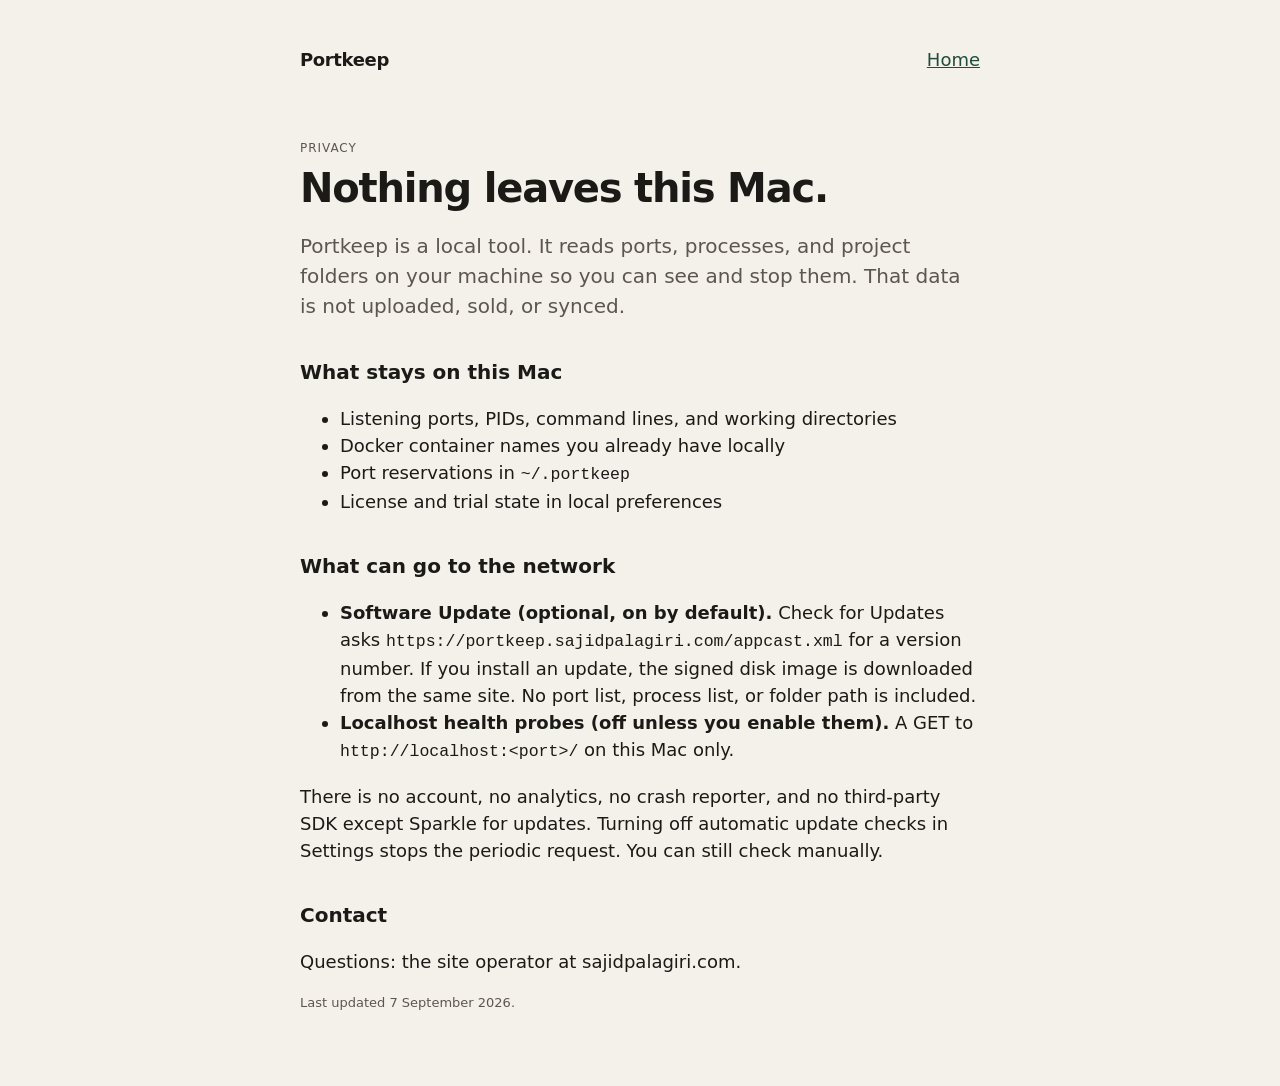
==== website/privacy.html @ ddbf9393 "Ship Portkeep: policy, audit, CLI/MCP, MDM, seats, and LAN remote. Renames the app from Portside, ad" ====
<!DOCTYPE html>
<html lang="en">
<head>
  <meta charset="utf-8">
  <meta name="viewport" content="width=device-width, initial-scale=1">
  <title>Privacy — Portkeep</title>
  <link rel="stylesheet" href="styles.css">
</head>
<body>
  <header>
    <p class="mark"><a href="index.html">Portkeep</a></p>
    <nav>
      <a href="index.html">Home</a>
    </nav>
  </header>

  <main>
    <section>
      <p class="eyebrow">Privacy</p>
      <h1>Nothing leaves this Mac.</h1>
      <p class="lede">
        Portkeep is a local tool. It reads ports, processes, and project folders
        on your machine so you can see and stop them. That data is not uploaded,
        sold, or synced.
      </p>

      <h2>What stays on this Mac</h2>
      <ul>
        <li>Listening ports, PIDs, command lines, and working directories</li>
        <li>Docker container names you already have locally</li>
        <li>Port reservations in <code>~/.portkeep</code></li>
        <li>License and trial state in local preferences</li>
      </ul>

      <h2>What can go to the network</h2>
      <ul>
        <li>
          <strong>Software Update (optional, on by default).</strong>
          Check for Updates asks
          <code>https://portkeep.sajidpalagiri.com/appcast.xml</code>
          for a version number. If you install an update, the signed disk image
          is downloaded from the same site. No port list, process list, or
          folder path is included.
        </li>
        <li>
          <strong>Localhost health probes (off unless you enable them).</strong>
          A GET to <code>http://localhost:&lt;port&gt;/</code> on this Mac only.
        </li>
      </ul>
      <p>
        There is no account, no analytics, no crash reporter, and no third-party SDK
        except Sparkle for updates. Turning off automatic update checks in Settings
        stops the periodic request. You can still check manually.
      </p>

      <h2>Contact</h2>
      <p>Questions: the site operator at sajidpalagiri.com.</p>
      <p class="fine">Last updated 7 September 2026.</p>
    </section>
  </main>
</body>
</html>
---- website/styles.css ----
:root {
  color-scheme: light dark;
  --bg: #f4f1ea;
  --ink: #1b1a17;
  --muted: #5c574e;
  --line: #d8d2c6;
  --accent: #1f4d3a;
}
@media (prefers-color-scheme: dark) {
  :root {
    --bg: #161513;
    --ink: #f3efe6;
    --muted: #b3aa9c;
    --line: #2d2a26;
    --accent: #8fbfa6;
  }
}
* { box-sizing: border-box; }
html, body { margin: 0; padding: 0; }
body {
  font: 18px/1.5 ui-sans-serif, system-ui, -apple-system, sans-serif;
  background: var(--bg);
  color: var(--ink);
  max-width: 720px;
  margin: 0 auto;
  padding: 28px 20px 64px;
}
header, footer {
  display: flex;
  justify-content: space-between;
  align-items: center;
  gap: 16px;
}
header { margin-bottom: 48px; }
footer {
  margin-top: 64px;
  padding-top: 20px;
  border-top: 1px solid var(--line);
  color: var(--muted);
  font-size: 14px;
}
nav { display: flex; gap: 16px; }
a { color: var(--accent); }
.mark { font-weight: 700; letter-spacing: -0.02em; }
.mark a { color: inherit; text-decoration: none; }
.eyebrow {
  text-transform: uppercase;
  letter-spacing: 0.08em;
  font-size: 12px;
  color: var(--muted);
  margin-bottom: 8px;
}
h1 { font-size: 40px; line-height: 1.15; letter-spacing: -0.03em; margin: 0 0 16px; }
h2 { font-size: 20px; margin: 36px 0 10px; }
.lede { font-size: 20px; color: var(--muted); }
.cta { display: flex; flex-direction: column; align-items: flex-start; gap: 8px; margin-top: 28px; }
.button {
  display: inline-block;
  background: var(--accent);
  color: #fff;
  text-decoration: none;
  padding: 10px 16px;
  border-radius: 10px;
  font-weight: 600;
}
.fine { font-size: 13px; color: var(--muted); }
.grid { list-style: none; padding: 0; display: grid; gap: 16px; }
.grid li {
  padding: 14px 16px;
  border: 1px solid var(--line);
  border-radius: 12px;
}
code { font-family: ui-monospace, SFMono-Regular, Menlo, monospace; font-size: 0.92em; }
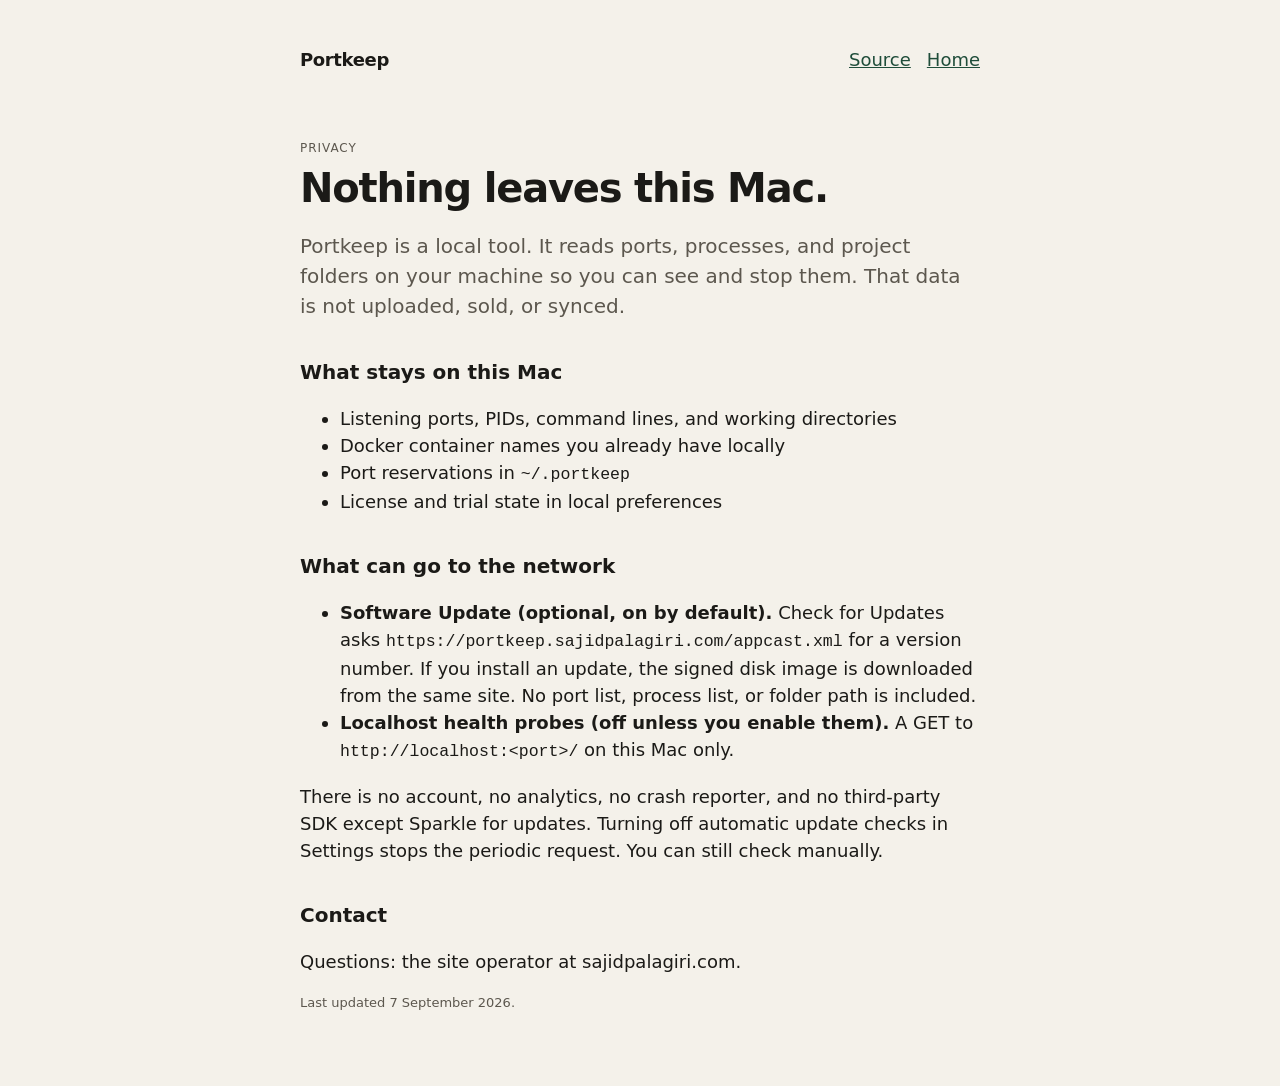
==== commit baff481a: "Open-source Portkeep under the MIT license. Add a public README and point the site at the GitHub rep" ====
--- a/website/privacy.html
+++ b/website/privacy.html
@@ -10,6 +10,7 @@
   <header>
     <p class="mark"><a href="index.html">Portkeep</a></p>
     <nav>
+      <a href="https://github.com/Slowper/Portkeep">Source</a>
       <a href="index.html">Home</a>
     </nav>
   </header>
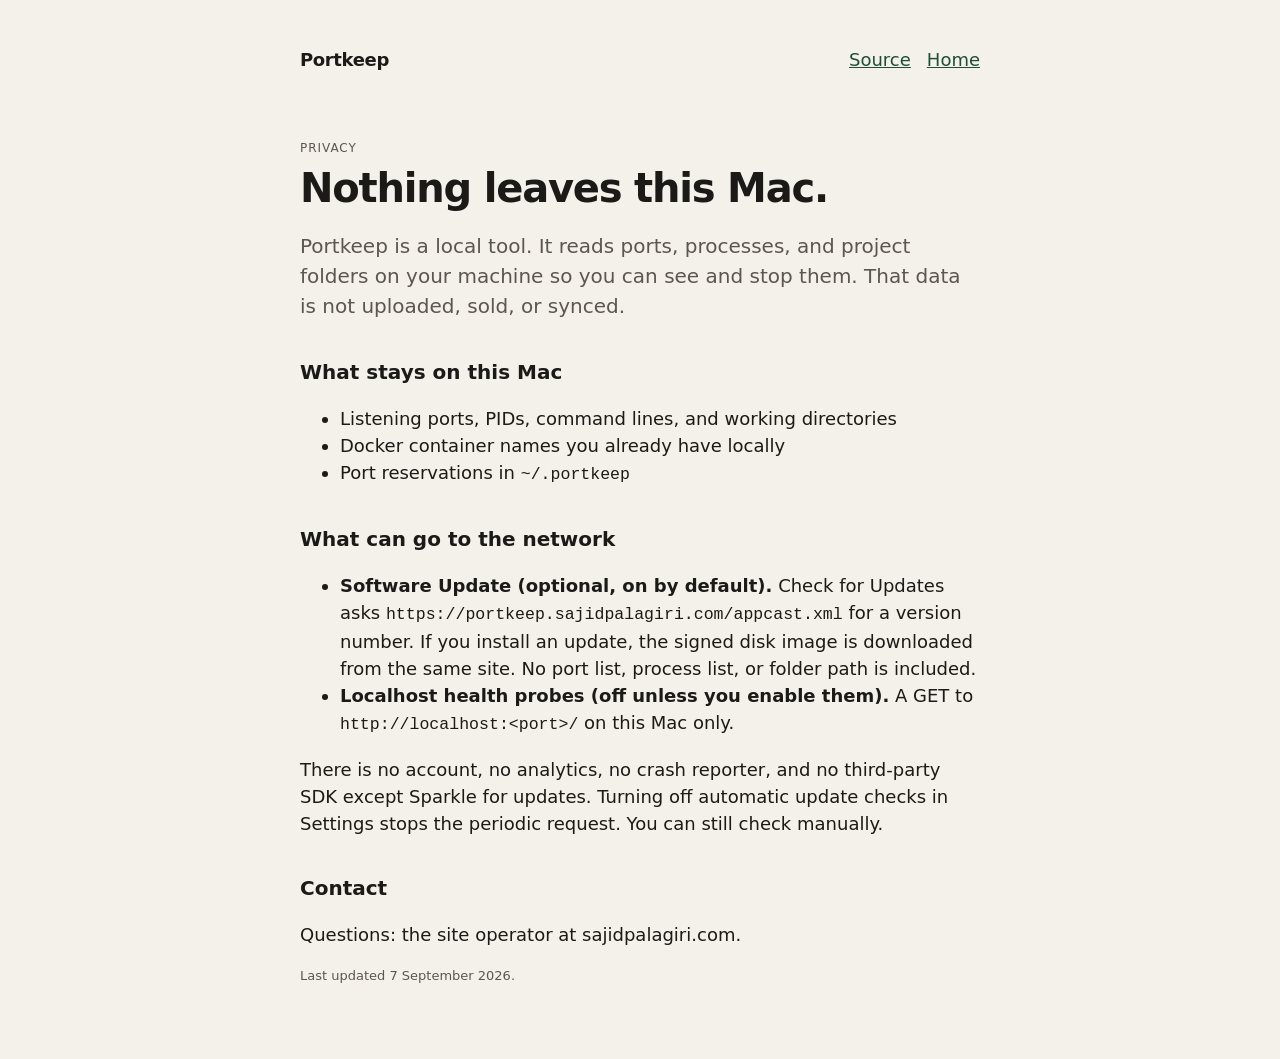
==== commit 84d7a6c4: "Drop the paywall and give the README real product shots. The whole app is free, and the GitHub page " ====
--- a/website/privacy.html
+++ b/website/privacy.html
@@ -30,7 +30,6 @@
         <li>Listening ports, PIDs, command lines, and working directories</li>
         <li>Docker container names you already have locally</li>
         <li>Port reservations in <code>~/.portkeep</code></li>
-        <li>License and trial state in local preferences</li>
       </ul>
 
       <h2>What can go to the network</h2>
--- a/website/styles.css
+++ b/website/styles.css
@@ -54,6 +54,14 @@
 h2 { font-size: 20px; margin: 36px 0 10px; }
 .lede { font-size: 20px; color: var(--muted); }
 .cta { display: flex; flex-direction: column; align-items: flex-start; gap: 8px; margin-top: 28px; }
+.shot { margin: 32px 0 0; }
+.shot img {
+  display: block;
+  max-width: 100%;
+  height: auto;
+  border-radius: 16px;
+  box-shadow: 0 18px 50px rgba(0,0,0,0.18);
+}
 .button {
   display: inline-block;
   background: var(--accent);
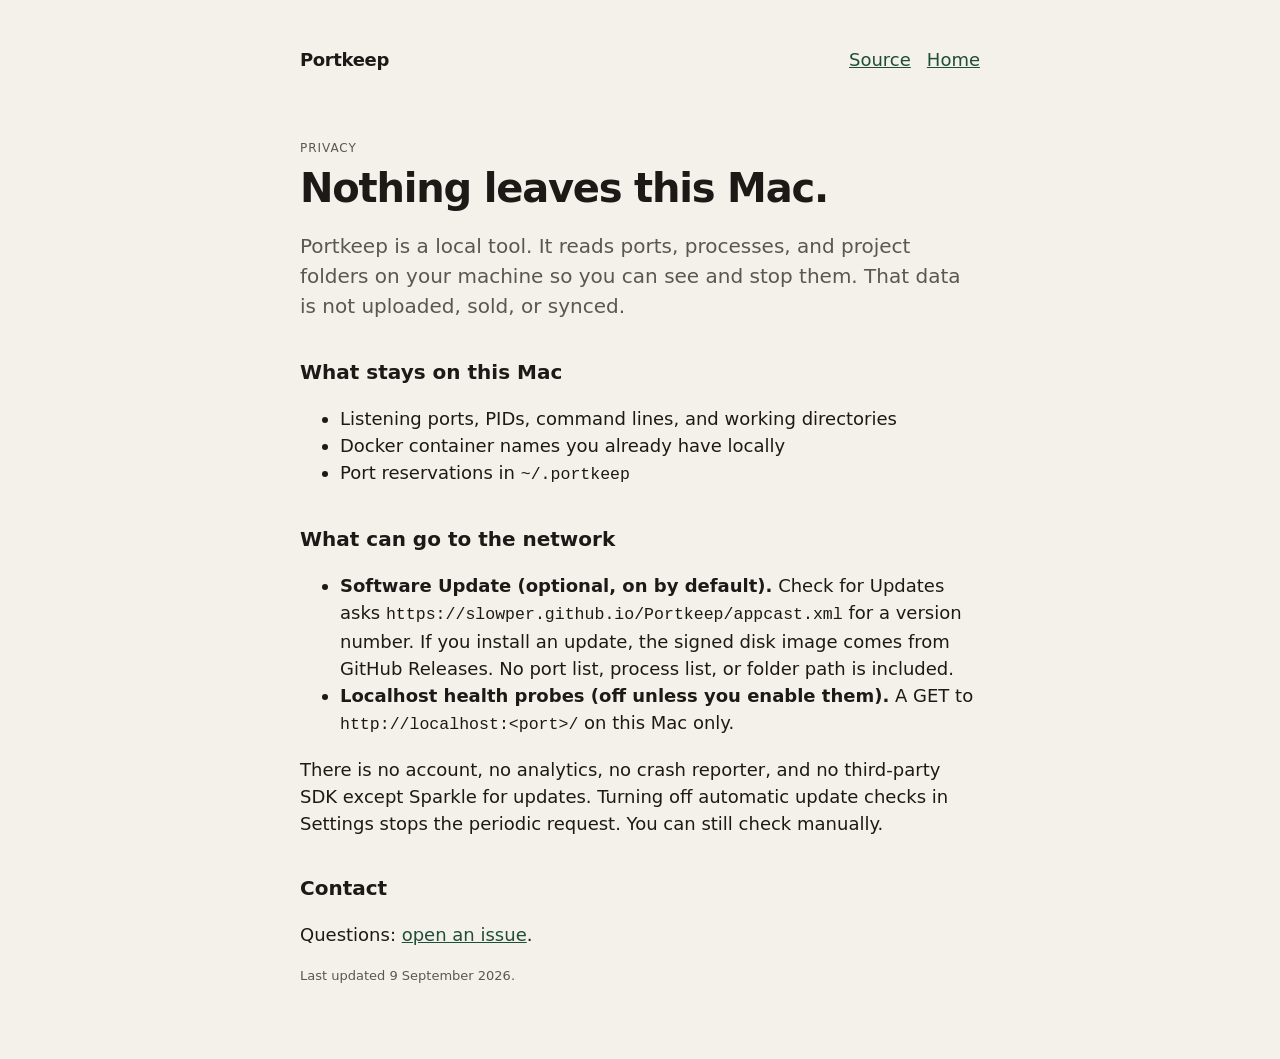
==== commit d63156e2: "Host the site on GitHub Pages instead of a custom domain. The landing page, privacy note, and Sparkl" ====
--- a/website/privacy.html
+++ b/website/privacy.html
@@ -5,6 +5,7 @@
   <meta name="viewport" content="width=device-width, initial-scale=1">
   <title>Privacy — Portkeep</title>
   <link rel="stylesheet" href="styles.css">
+  <link rel="icon" href="icon.png">
 </head>
 <body>
   <header>
@@ -37,9 +38,9 @@
         <li>
           <strong>Software Update (optional, on by default).</strong>
           Check for Updates asks
-          <code>https://portkeep.sajidpalagiri.com/appcast.xml</code>
+          <code>https://slowper.github.io/Portkeep/appcast.xml</code>
           for a version number. If you install an update, the signed disk image
-          is downloaded from the same site. No port list, process list, or
+          comes from GitHub Releases. No port list, process list, or
           folder path is included.
         </li>
         <li>
@@ -54,8 +55,8 @@
       </p>
 
       <h2>Contact</h2>
-      <p>Questions: the site operator at sajidpalagiri.com.</p>
-      <p class="fine">Last updated 7 September 2026.</p>
+      <p>Questions: <a href="https://github.com/Slowper/Portkeep/issues">open an issue</a>.</p>
+      <p class="fine">Last updated 9 September 2026.</p>
     </section>
   </main>
 </body>
